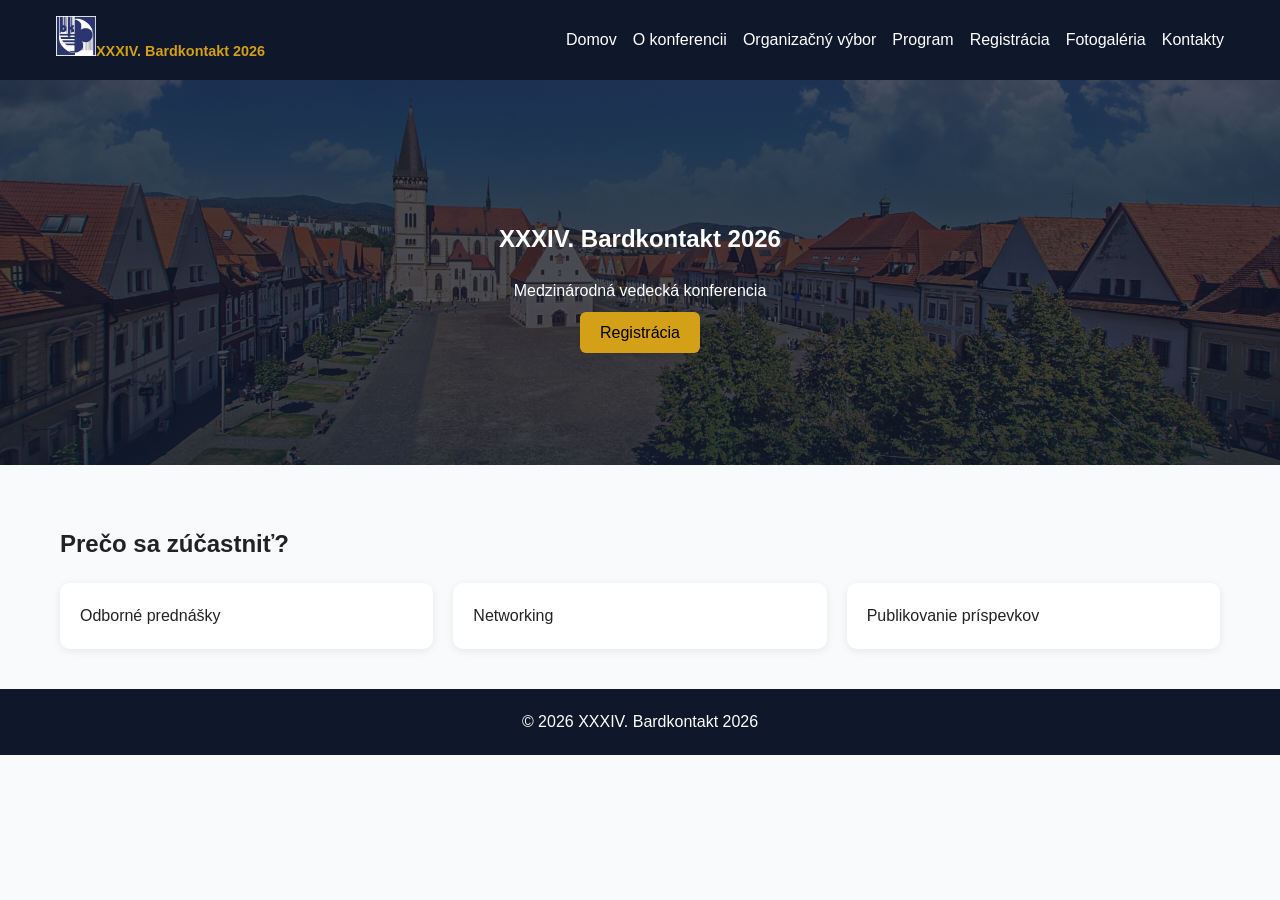
==== index.html @ e1ced37c "Update index.html" ====
<!DOCTYPE html>
<html lang="sk">
<head>
    <meta charset="UTF-8">
    <meta name="viewport" content="width=device-width,initial-scale=1">
    <title>Bardkontakt 2026</title>
    <link rel="stylesheet" href="css/style.css">
</head>
<body>

<header>
    <div class="navbar">
    <div class="logo"><img src="images/logo.jpg" alt="Logo" width="40"><span class="logo-note">XXXIV. Bardkontakt 2026</span></div>
    <div class="menu-toggle">☰</div>
    <nav>
        <ul>
            <li><a href="index.html">Domov</a></li>
            <li><a href="o-konferencii.html">O konferencii</a></li>
            <li><a href="organizacny-vybor.html">Organizačný výbor</a></li>
            <li><a href="program.html">Program</a></li>
            <li><a href="registracia.html">Registrácia</a></li>
            <li><a href="fotogaleria.html">Fotogaléria</a></li>
            <li><a href="kontakty.html">Kontakty</a></li>
        </ul>
    </nav>
    </div>
</header>

<section class="hero">
    <h1>XXXIV. Bardkontakt 2026</h1>
    <p>Medzinárodná vedecká konferencia</p>
    <a class="btn" href="registracia.html">Registrácia</a>
</section>

<div class="container">
    <h2>Prečo sa zúčastniť?</h2>
    <div class="cards">
        <div class="card">Odborné prednášky</div>
        <div class="card">Networking</div>
        <div class="card">Publikovanie príspevkov</div>
    </div>
</div>



<footer>
    © 2026 XXXIV. Bardkontakt 2026
</footer>

<script src="js/script.js"></script>
    
</body>
</html>
---- css/style.css ----
:root{
 --navy:#0F172A;
 --gold:#D4A017;
 --light:#F8FAFC;
}
*{box-sizing:border-box}
body{margin:0;font-family:Arial,sans-serif;background:var(--light);color:#222;line-height:1.6}
header{background:var(--navy);position:sticky;top:0;z-index:1000}
.navbar{max-width:1200px;margin:auto;display:flex;justify-content:space-between;align-items:center;padding:1rem}
.logo{color:#fff;font-weight:bold}
.logo-note{color:var(--gold);font-size:.9rem}
nav ul{display:flex;gap:1rem;list-style:none;padding:0;margin:0}
nav a{color:#fff;text-decoration:none}
nav a:hover{color:var(--gold)}
.menu-toggle{display:none;color:#fff;font-size:1.5rem;cursor:pointer}
.hero{padding:120px 20px;
      text-align:center;
      color:#fff;
      background:linear-gradient(rgba(15,23,42,.75),rgba(15,23,42,.75)),url('../images/hero.jpg');
      background-size: cover;
      background-position: center;}

.btn{background:var(--gold);color:#000;padding:12px 20px;text-decoration:none;border-radius:6px}
.container{max-width:1200px;margin:auto;padding:40px 20px}
.cards{display:grid;grid-template-columns:repeat(auto-fit,minmax(250px,1fr));gap:20px}
.card{background:#fff;padding:20px;border-radius:10px;box-shadow:0 2px 8px rgba(0,0,0,.08)}
.image-placeholder{border:2px dashed #999;padding:50px;text-align:center;margin:20px 0;background:#fff}
.timeline .item{background:#fff;padding:15px;margin:10px 0;border-left:4px solid var(--gold)}
.gallery{display:grid;grid-template-columns:repeat(auto-fit,minmax(250px,1fr));gap:15px}
.gallery div{border:2px dashed #999;padding:80px 10px;text-align:center;background:#fff}
footer{background:var(--navy);color:#fff;text-align:center;padding:20px}
@media(max-width:768px){
 nav ul{display:none;flex-direction:column;background:var(--navy);position:absolute;left:0;right:0;top:60px;padding:20px}
 nav ul.active{display:flex}
 .menu-toggle{display:block}
}
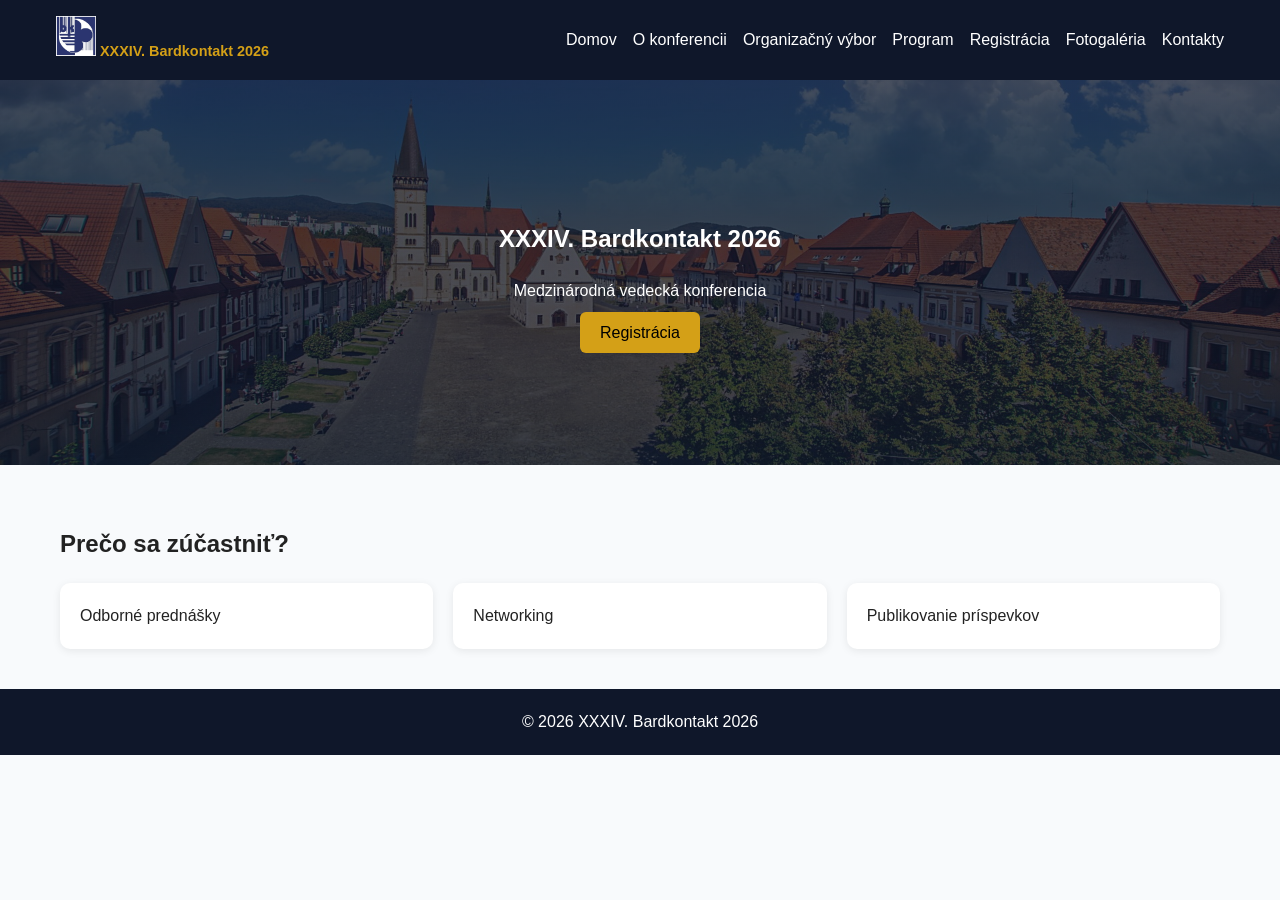
==== commit 61024b3a: "Update index.html" ====
--- a/index.html
+++ b/index.html
@@ -10,7 +10,7 @@
 
 <header>
     <div class="navbar">
-    <div class="logo"><img src="images/logo.jpg" alt="Logo" width="40"><span class="logo-note">XXXIV. Bardkontakt 2026</span></div>
+    <div class="logo"><img src="images/logo.jpg" alt="Logo" width="40"><span class="logo-note">&nbsp;XXXIV. Bardkontakt 2026</span></div>
     <div class="menu-toggle">☰</div>
     <nav>
         <ul>
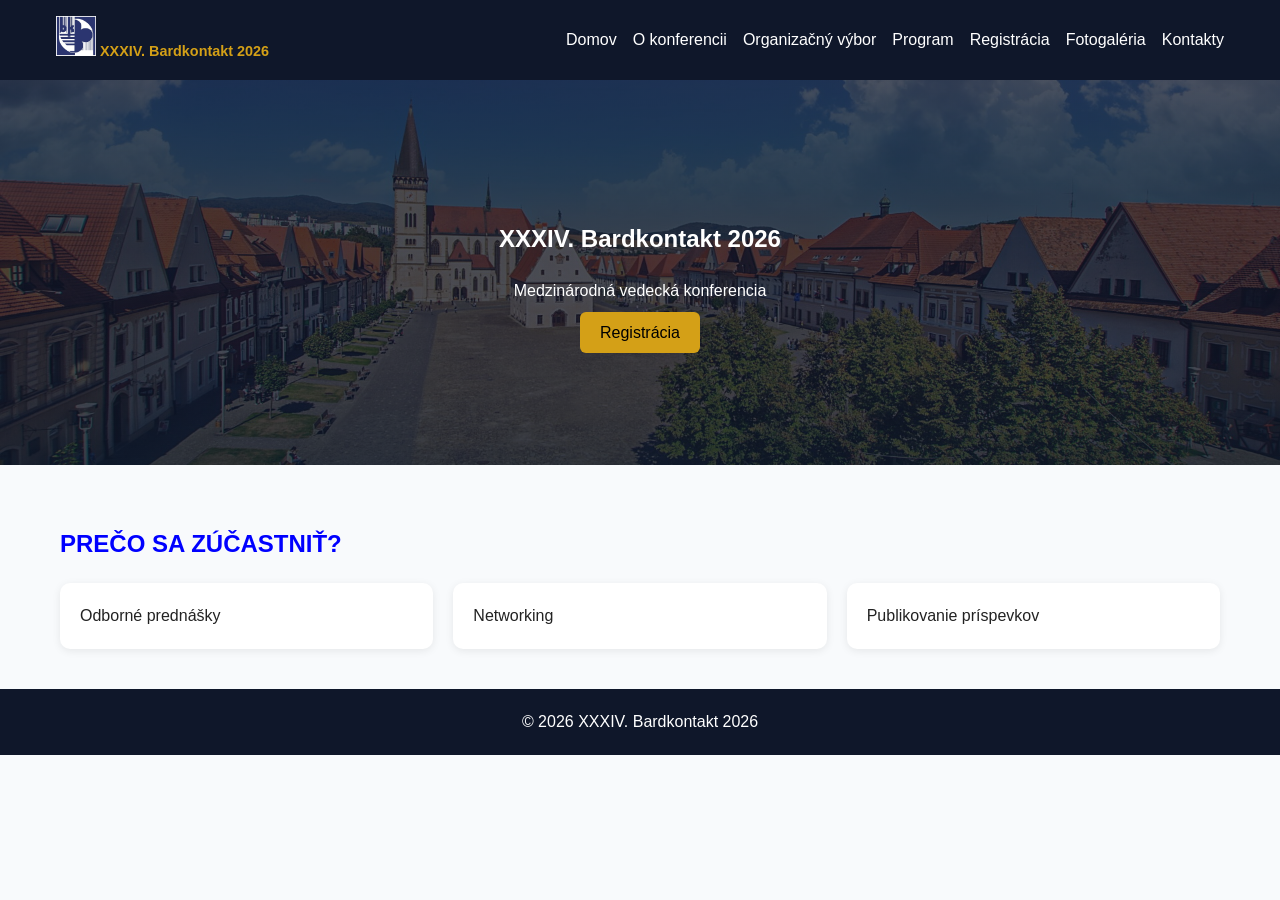
==== commit 75ec8916: "Update index.html" ====
--- a/index.html
+++ b/index.html
@@ -33,7 +33,7 @@
 </section>
 
 <div class="container">
-    <h2>Prečo sa zúčastniť?</h2>
+    <h2 style="color: blue; font-size: 24px; text-transform: uppercase;">Prečo sa zúčastniť?</h2>
     <div class="cards">
         <div class="card">Odborné prednášky</div>
         <div class="card">Networking</div>
--- a/css/style.css
+++ b/css/style.css
@@ -34,4 +34,9 @@
  nav ul{display:none;flex-direction:column;background:var(--navy);position:absolute;left:0;right:0;top:60px;padding:20px}
  nav ul.active{display:flex}
  .menu-toggle{display:block}
+ h2 {
+    border-left: 4px solid #d4a017;
+    padding-left: 10px;
+    margin-top: 40px;
 }
+}
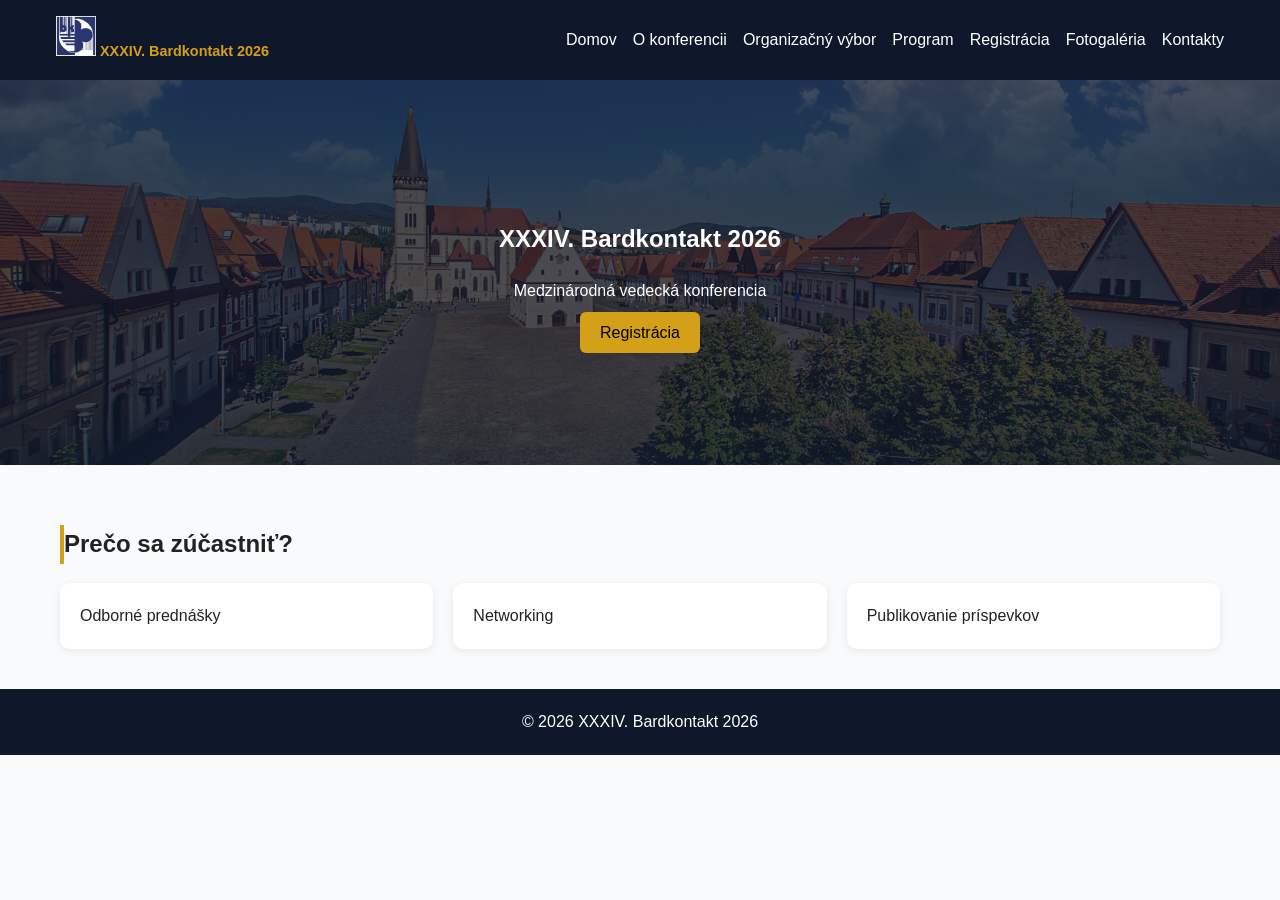
==== commit 06e1d740: "Update index.html" ====
--- a/index.html
+++ b/index.html
@@ -33,15 +33,13 @@
 </section>
 
 <div class="container">
-    <h2 style="color: blue; font-size: 24px; text-transform: uppercase;">Prečo sa zúčastniť?</h2>
+    <h2 style="border-left: 4px solid #d4a017;">Prečo sa zúčastniť?</h2>
     <div class="cards">
         <div class="card">Odborné prednášky</div>
         <div class="card">Networking</div>
         <div class="card">Publikovanie príspevkov</div>
     </div>
 </div>
-
-
 
 <footer>
     © 2026 XXXIV. Bardkontakt 2026
--- a/css/style.css
+++ b/css/style.css
@@ -34,9 +34,5 @@
  nav ul{display:none;flex-direction:column;background:var(--navy);position:absolute;left:0;right:0;top:60px;padding:20px}
  nav ul.active{display:flex}
  .menu-toggle{display:block}
- h2 {
-    border-left: 4px solid #d4a017;
-    padding-left: 10px;
-    margin-top: 40px;
-}
-}
+
+
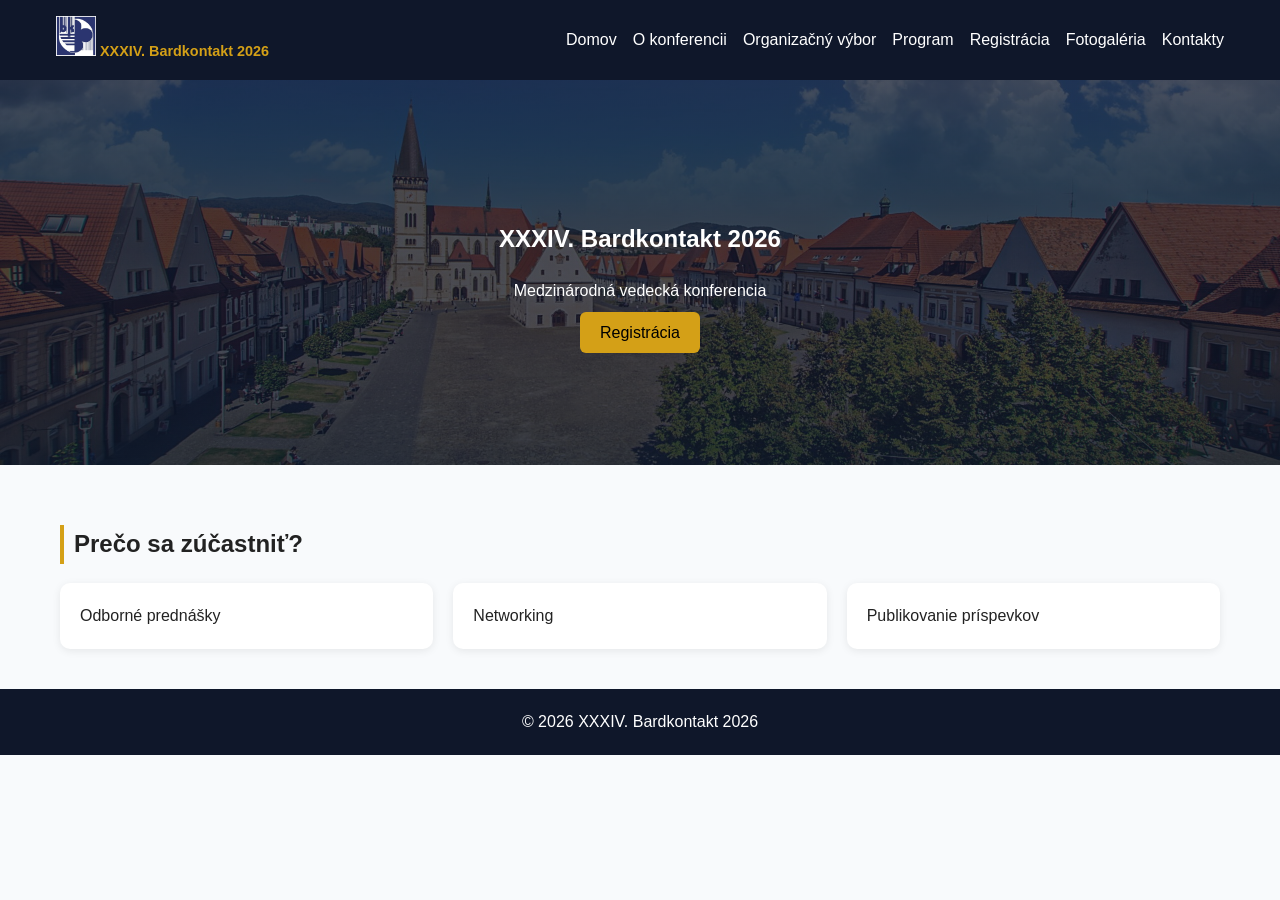
==== commit 3f105762: "Update index.html" ====
--- a/index.html
+++ b/index.html
@@ -33,7 +33,7 @@
 </section>
 
 <div class="container">
-    <h2 style="border-left: 4px solid #d4a017;">Prečo sa zúčastniť?</h2>
+    <h2 style="border-left: 4px solid #d4a017; padding-left: 10px;">Prečo sa zúčastniť?</h2>
     <div class="cards">
         <div class="card">Odborné prednášky</div>
         <div class="card">Networking</div>
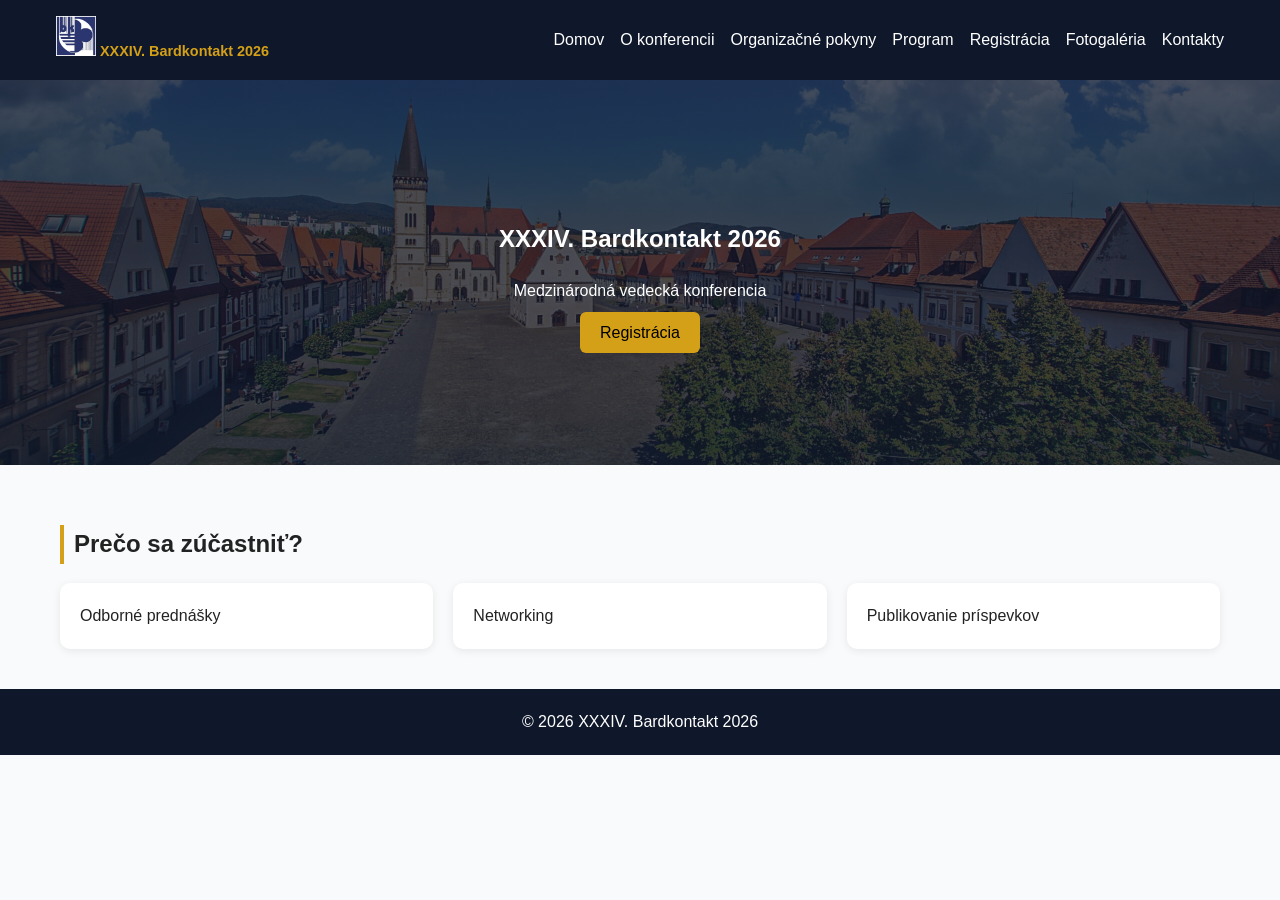
==== commit 7ae3d3c6: "Update index.html" ====
--- a/index.html
+++ b/index.html
@@ -16,7 +16,7 @@
         <ul>
             <li><a href="index.html">Domov</a></li>
             <li><a href="o-konferencii.html">O konferencii</a></li>
-            <li><a href="organizacny-vybor.html">Organizačný výbor</a></li>
+            <li><a href="organizacne-pokyny.html">Organizačné pokyny</a></li>
             <li><a href="program.html">Program</a></li>
             <li><a href="registracia.html">Registrácia</a></li>
             <li><a href="fotogaleria.html">Fotogaléria</a></li>
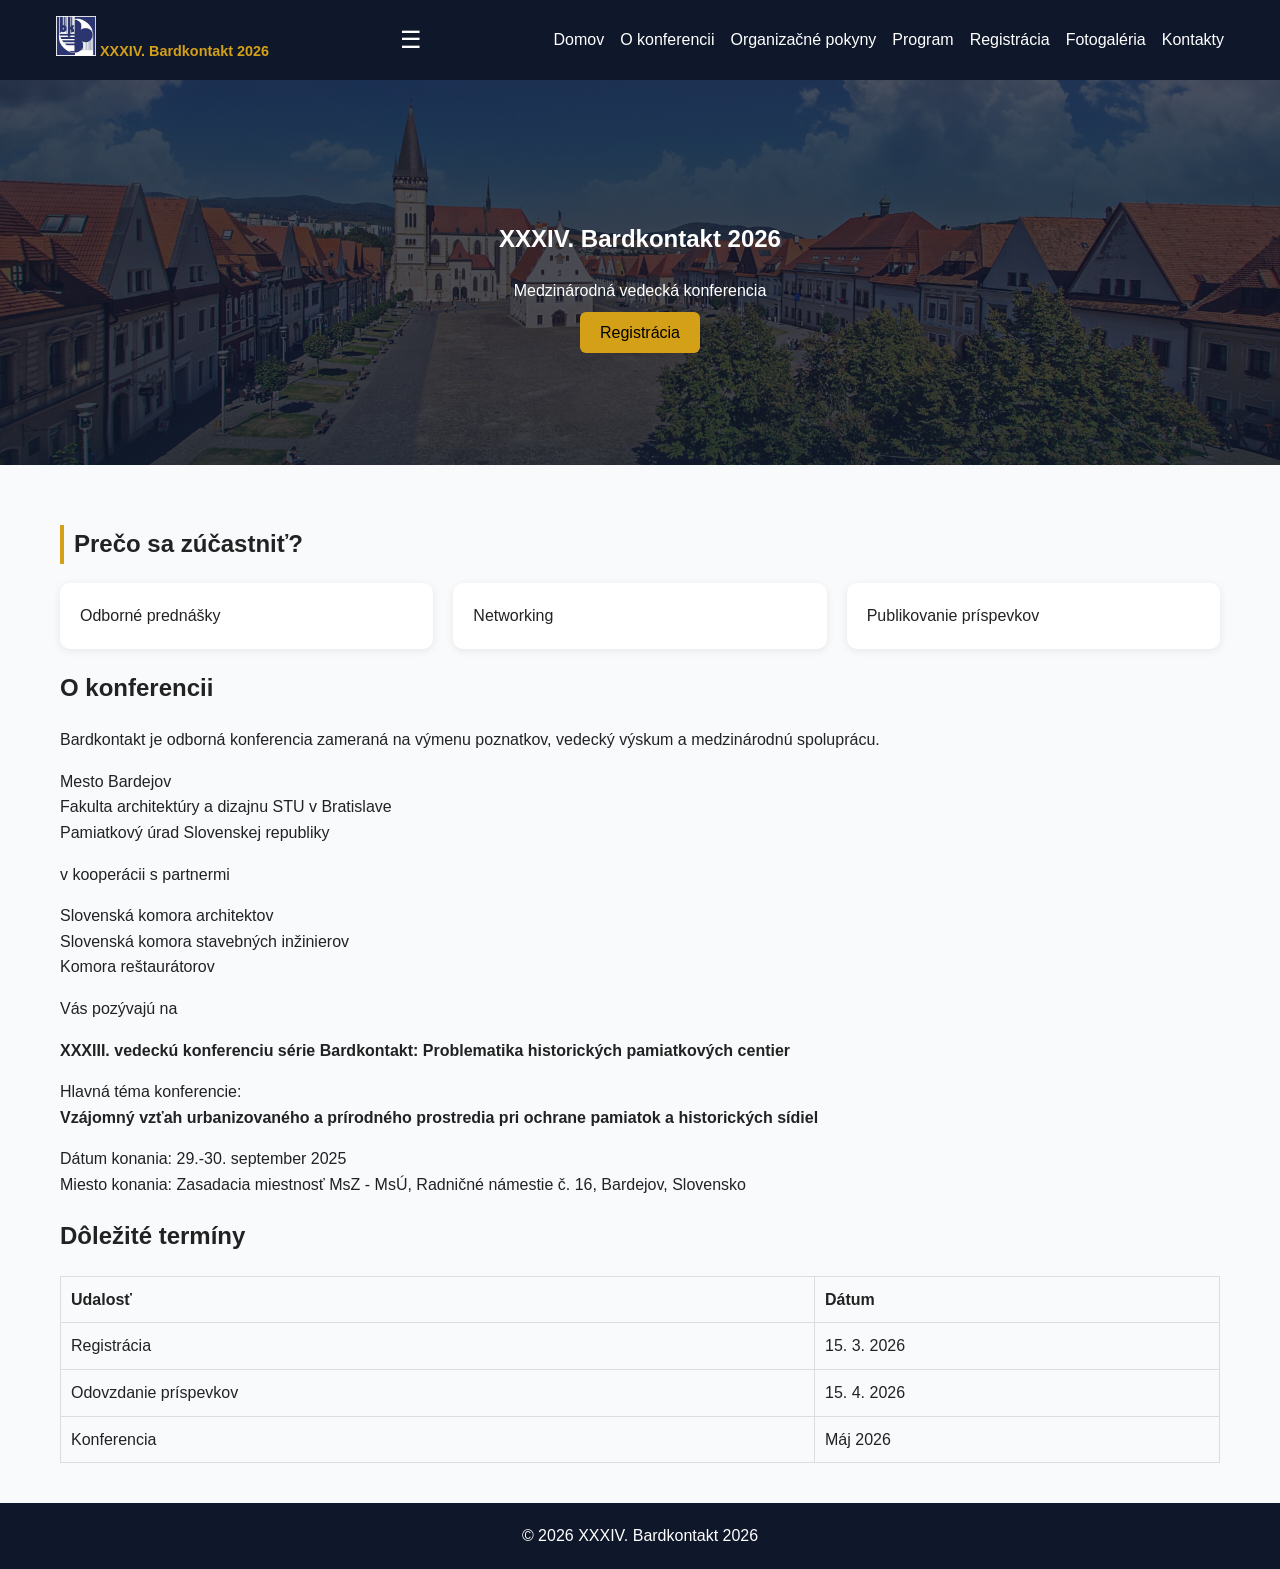
==== commit d5930035: "Update index.html" ====
--- a/index.html
+++ b/index.html
@@ -39,6 +39,51 @@
         <div class="card">Networking</div>
         <div class="card">Publikovanie príspevkov</div>
     </div>
+
+    <h2>O konferencii</h2>
+    <p>
+        Bardkontakt je odborná konferencia zameraná na výmenu poznatkov,
+        vedecký výskum a medzinárodnú spoluprácu.
+    </p>
+
+    <p>
+        Mesto Bardejov<br />Fakulta architektúry a dizajnu STU v Bratislave<br />Pamiatkový úrad Slovenskej republiky
+    </p>
+
+    <p>
+        v kooperácii s partnermi
+    </p>
+
+    <p>
+        Slovenská komora architektov<br />Slovenská komora stavebných inžinierov<br />Komora reštaurátorov
+    </p>
+
+    <p>
+        Vás pozývajú na
+    </p>
+
+    <p>
+        <strong>
+            XXXIII. vedeckú konferenciu série Bardkontakt: Problematika historických pamiatkových centier
+        </strong>
+    </p>
+
+    <p>
+        Hlavná téma konferencie:<br /><strong>Vzájomný vzťah urbanizovaného a prírodného prostredia pri ochrane pamiatok a historických sídiel</strong>
+    </p>
+
+    <p>
+        Dátum konania: 29.-30. september 2025<br />
+        Miesto konania: Zasadacia miestnosť MsZ - MsÚ, Radničné námestie č. 16, Bardejov, Slovensko
+    </p>
+
+    <h2>Dôležité termíny</h2>
+    <table>
+        <tr><th>Udalosť</th><th>Dátum</th></tr>
+        <tr><td>Registrácia</td><td>15. 3. 2026</td></tr>
+        <tr><td>Odovzdanie príspevkov</td><td>15. 4. 2026</td></tr>
+        <tr><td>Konferencia</td><td>Máj 2026</td></tr>
+    </table>
 </div>
 
 <footer>
--- a/css/style.css
+++ b/css/style.css
@@ -31,7 +31,20 @@
 .gallery div{border:2px dashed #999;padding:80px 10px;text-align:center;background:#fff}
 footer{background:var(--navy);color:#fff;text-align:center;padding:20px}
 @media(max-width:768px){
- nav ul{display:none;flex-direction:column;background:var(--navy);position:absolute;left:0;right:0;top:60px;padding:20px}
+ nav ul{display:none;flex-direction:column;background:var(--navy);position:absolute;left:0;right:0;top:60px;padding:20px}}
+table {
+    width: 100%;
+    border-collapse: collapse;
+}
+
+table, th, td {
+    border: 1px solid #ddd;
+}
+
+th, td {
+    padding: 10px;
+    text-align: left;
+}
  nav ul.active{display:flex}
  .menu-toggle{display:block}
 
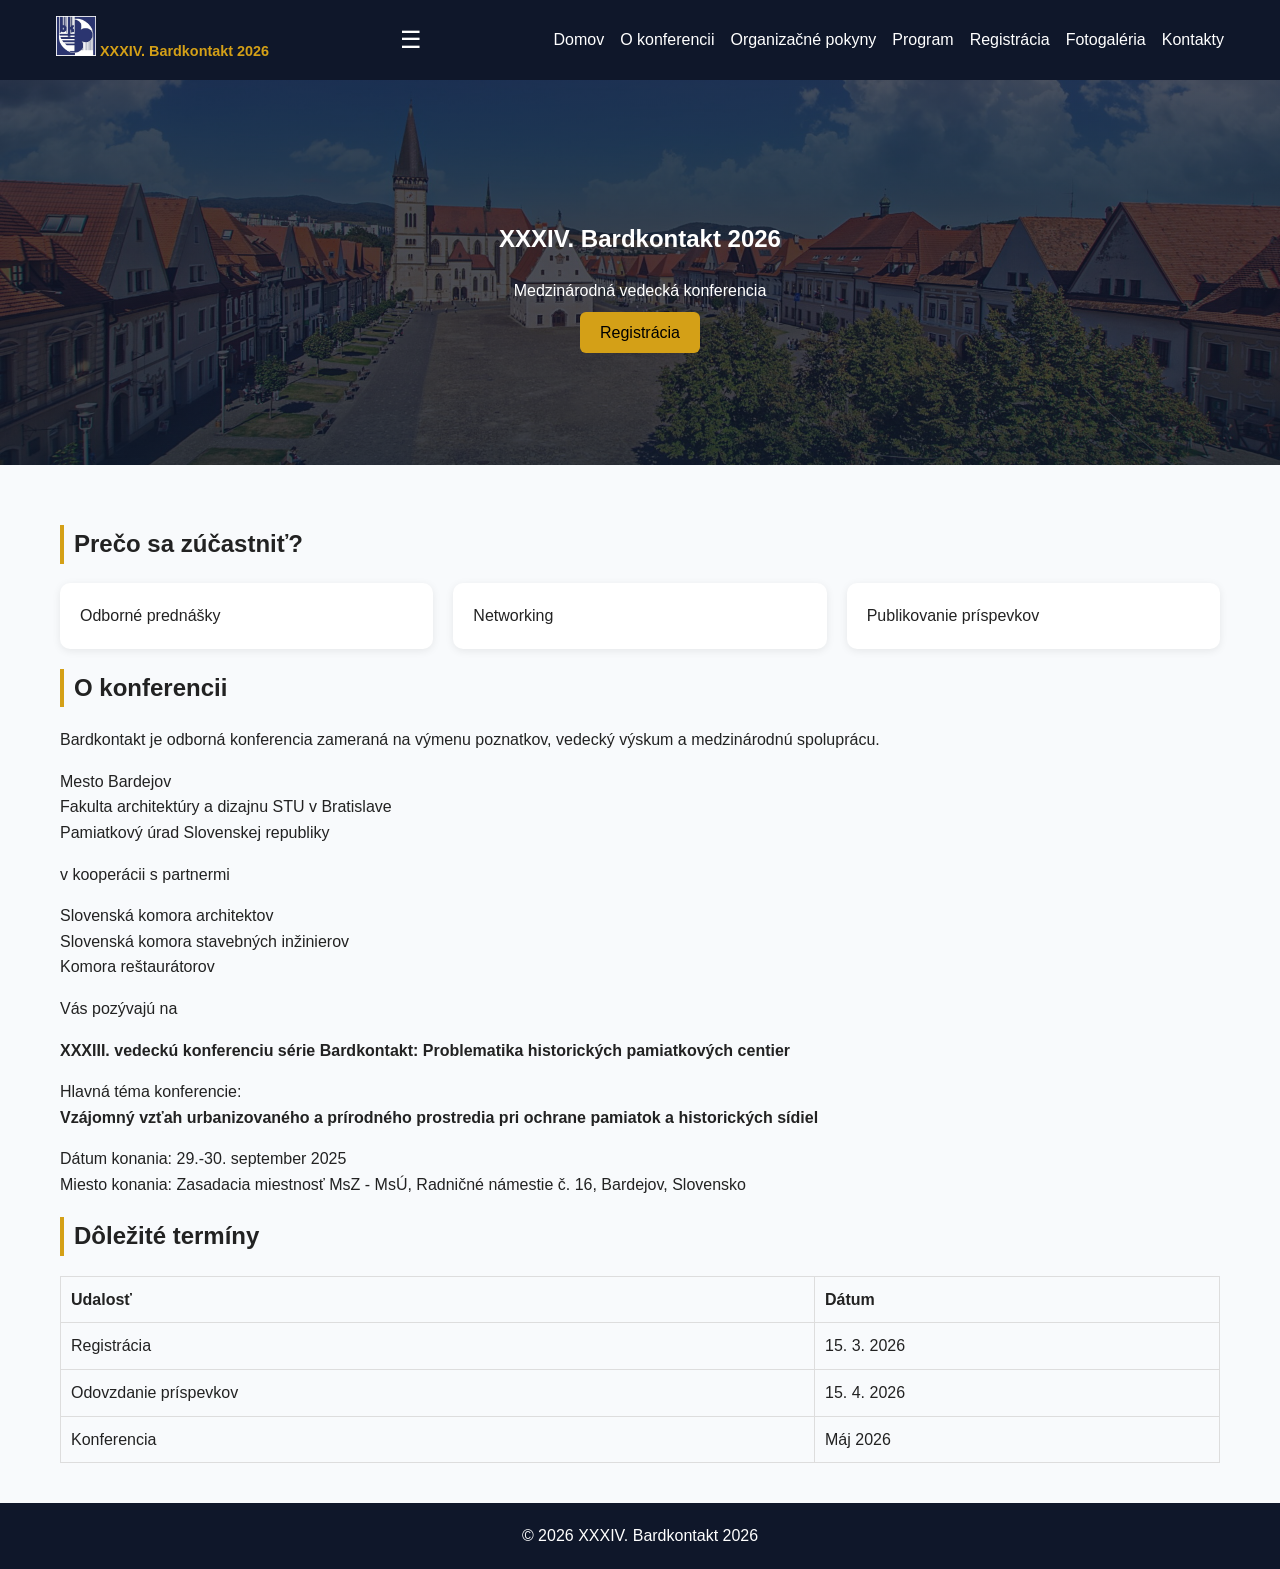
==== commit 8cbb6fbc: "Update index.html" ====
--- a/index.html
+++ b/index.html
@@ -40,7 +40,7 @@
         <div class="card">Publikovanie príspevkov</div>
     </div>
 
-    <h2>O konferencii</h2>
+    <h2 style="border-left: 4px solid #d4a017; padding-left: 10px;">O konferencii</h2>
     <p>
         Bardkontakt je odborná konferencia zameraná na výmenu poznatkov,
         vedecký výskum a medzinárodnú spoluprácu.
@@ -77,7 +77,7 @@
         Miesto konania: Zasadacia miestnosť MsZ - MsÚ, Radničné námestie č. 16, Bardejov, Slovensko
     </p>
 
-    <h2>Dôležité termíny</h2>
+    <h2 style="border-left: 4px solid #d4a017; padding-left: 10px;">Dôležité termíny</h2>
     <table>
         <tr><th>Udalosť</th><th>Dátum</th></tr>
         <tr><td>Registrácia</td><td>15. 3. 2026</td></tr>
